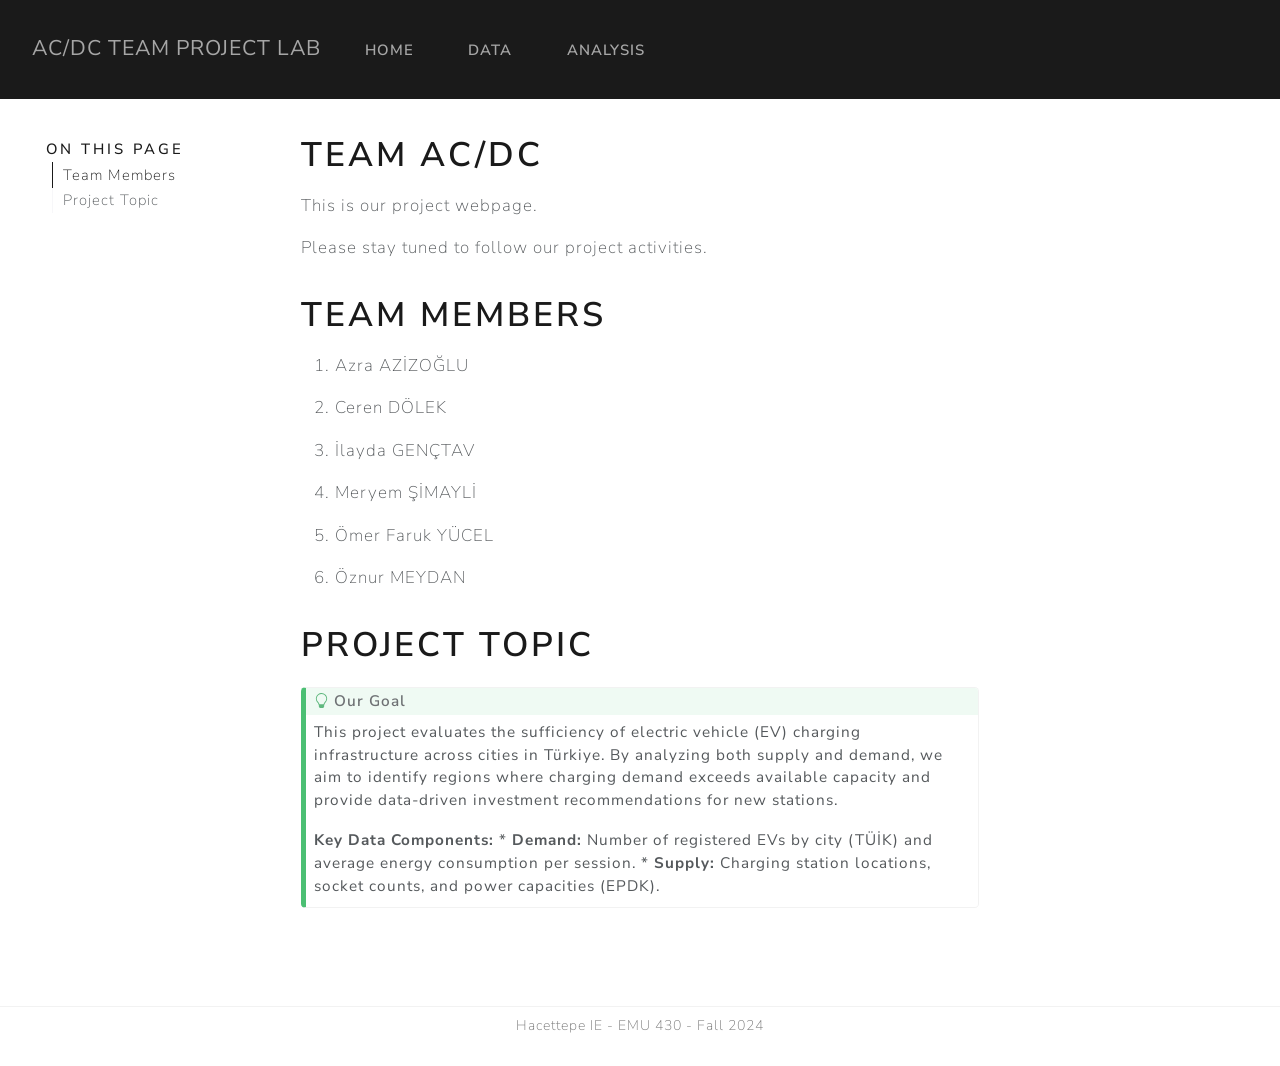
==== docs/index.html @ 3608c403 "project is updated" ====
<!DOCTYPE html>
<html xmlns="http://www.w3.org/1999/xhtml" lang="en" xml:lang="en"><head>

<meta charset="utf-8">
<meta name="generator" content="quarto-1.8.25">

<meta name="viewport" content="width=device-width, initial-scale=1.0, user-scalable=yes">


<title>Team AC/DC – AC/DC Team Project Lab</title>
<style>
code{white-space: pre-wrap;}
span.smallcaps{font-variant: small-caps;}
div.columns{display: flex; gap: min(4vw, 1.5em);}
div.column{flex: auto; overflow-x: auto;}
div.hanging-indent{margin-left: 1.5em; text-indent: -1.5em;}
ul.task-list{list-style: none;}
ul.task-list li input[type="checkbox"] {
  width: 0.8em;
  margin: 0 0.8em 0.2em -1em; /* quarto-specific, see https://github.com/quarto-dev/quarto-cli/issues/4556 */ 
  vertical-align: middle;
}
</style>


<script src="site_libs/quarto-nav/quarto-nav.js"></script>
<script src="site_libs/quarto-nav/headroom.min.js"></script>
<script src="site_libs/clipboard/clipboard.min.js"></script>
<script src="site_libs/quarto-search/autocomplete.umd.js"></script>
<script src="site_libs/quarto-search/fuse.min.js"></script>
<script src="site_libs/quarto-search/quarto-search.js"></script>
<meta name="quarto:offset" content="./">
<script src="site_libs/quarto-html/quarto.js" type="module"></script>
<script src="site_libs/quarto-html/tabsets/tabsets.js" type="module"></script>
<script src="site_libs/quarto-html/axe/axe-check.js" type="module"></script>
<script src="site_libs/quarto-html/popper.min.js"></script>
<script src="site_libs/quarto-html/tippy.umd.min.js"></script>
<script src="site_libs/quarto-html/anchor.min.js"></script>
<link href="site_libs/quarto-html/tippy.css" rel="stylesheet">
<link href="site_libs/quarto-html/quarto-syntax-highlighting-7b89279ff1a6dce999919e0e67d4d9ec.css" rel="stylesheet" id="quarto-text-highlighting-styles">
<script src="site_libs/bootstrap/bootstrap.min.js"></script>
<link href="site_libs/bootstrap/bootstrap-icons.css" rel="stylesheet">
<link href="site_libs/bootstrap/bootstrap-a1e05a3e5ef8fa2f7f42af329a26c348.min.css" rel="stylesheet" append-hash="true" id="quarto-bootstrap" data-mode="light">
<script id="quarto-search-options" type="application/json">{
  "location": "navbar",
  "copy-button": false,
  "collapse-after": 3,
  "panel-placement": "end",
  "type": "overlay",
  "limit": 50,
  "keyboard-shortcut": [
    "f",
    "/",
    "s"
  ],
  "show-item-context": false,
  "language": {
    "search-no-results-text": "No results",
    "search-matching-documents-text": "matching documents",
    "search-copy-link-title": "Copy link to search",
    "search-hide-matches-text": "Hide additional matches",
    "search-more-match-text": "more match in this document",
    "search-more-matches-text": "more matches in this document",
    "search-clear-button-title": "Clear",
    "search-text-placeholder": "",
    "search-detached-cancel-button-title": "Cancel",
    "search-submit-button-title": "Submit",
    "search-label": "Search"
  }
}</script>


<link rel="stylesheet" href="styles.css">
</head>

<body class="floating nav-fixed quarto-light">

<div id="quarto-search-results"></div>
  <header id="quarto-header" class="headroom fixed-top">
    <nav class="navbar navbar-expand-lg " data-bs-theme="dark">
      <div class="navbar-container container-fluid">
      <div class="navbar-brand-container mx-auto">
    <a href="./index.html" class="navbar-brand navbar-brand-logo">
    </a>
    <a class="navbar-brand" href="./index.html">
    <span class="navbar-title">AC/DC Team Project Lab</span>
    </a>
  </div>
            <div id="quarto-search" class="" title="Search"></div>
          <button class="navbar-toggler" type="button" data-bs-toggle="collapse" data-bs-target="#navbarCollapse" aria-controls="navbarCollapse" role="menu" aria-expanded="false" aria-label="Toggle navigation" onclick="if (window.quartoToggleHeadroom) { window.quartoToggleHeadroom(); }">
  <span class="navbar-toggler-icon"></span>
</button>
          <div class="collapse navbar-collapse" id="navbarCollapse">
            <ul class="navbar-nav navbar-nav-scroll me-auto">
  <li class="nav-item">
    <a class="nav-link active" href="./index.html" aria-current="page"> 
<span class="menu-text">Home</span></a>
  </li>  
  <li class="nav-item">
    <a class="nav-link" href="./data.html"> 
<span class="menu-text">Data</span></a>
  </li>  
  <li class="nav-item">
    <a class="nav-link" href="./analysis.html"> 
<span class="menu-text">Analysis</span></a>
  </li>  
</ul>
          </div> <!-- /navcollapse -->
            <div class="quarto-navbar-tools">
    <a href="https://github.com/emu-hacettepe-analytics/emu430-spring2026-cerendolek" title="" class="quarto-navigation-tool px-1" aria-label=""><i class="bi bi-github"></i></a>
</div>
      </div> <!-- /container-fluid -->
    </nav>
</header>
<!-- content -->
<div id="quarto-content" class="quarto-container page-columns page-rows-contents page-layout-article page-navbar">
<!-- sidebar -->
  <nav id="quarto-sidebar" class="sidebar collapse collapse-horizontal quarto-sidebar-collapse-item sidebar-navigation floating overflow-auto">
    <nav id="TOC" role="doc-toc" class="toc-active">
    <h2 id="toc-title">On this page</h2>
   
  <ul>
  <li><a href="#team-members" id="toc-team-members" class="nav-link active" data-scroll-target="#team-members">Team Members</a></li>
  <li><a href="#project-topic" id="toc-project-topic" class="nav-link" data-scroll-target="#project-topic">Project Topic</a></li>
  </ul>
</nav>
</nav>
<div id="quarto-sidebar-glass" class="quarto-sidebar-collapse-item" data-bs-toggle="collapse" data-bs-target=".quarto-sidebar-collapse-item"></div>
<!-- margin-sidebar -->
    <div id="quarto-margin-sidebar" class="sidebar margin-sidebar zindex-bottom">
    </div>
<!-- main -->
<main class="content" id="quarto-document-content">

<header id="title-block-header" class="quarto-title-block default">
<div class="quarto-title">
<h1 class="title">Team AC/DC</h1>
</div>



<div class="quarto-title-meta">

    
  
    
  </div>
  


</header>


<p>This is our project webpage.</p>
<p>Please stay tuned to follow our project activities.</p>
<section id="team-members" class="level1">
<h1>Team Members</h1>
<ol type="1">
<li><p>Azra AZİZOĞLU</p></li>
<li><p>Ceren DÖLEK</p></li>
<li><p>İlayda GENÇTAV</p></li>
<li><p>Meryem ŞİMAYLİ</p></li>
<li><p>Ömer Faruk YÜCEL</p></li>
<li><p>Öznur MEYDAN</p></li>
</ol>
</section>
<section id="project-topic" class="level1">
<h1>Project Topic</h1>
<div class="callout callout-style-default callout-tip callout-titled" title="Our Goal">
<div class="callout-header d-flex align-content-center">
<div class="callout-icon-container">
<i class="callout-icon"></i>
</div>
<div class="callout-title-container flex-fill">
<span class="screen-reader-only">Tip</span>Our Goal
</div>
</div>
<div class="callout-body-container callout-body">
<p>This project evaluates the sufficiency of electric vehicle (EV) charging infrastructure across cities in Türkiye. By analyzing both supply and demand, we aim to identify regions where charging demand exceeds available capacity and provide data-driven investment recommendations for new stations.</p>
<p><strong>Key Data Components:</strong> * <strong>Demand:</strong> Number of registered EVs by city (TÜİK) and average energy consumption per session. * <strong>Supply:</strong> Charging station locations, socket counts, and power capacities (EPDK).</p>


</div>
</div>
</section>

<a onclick="window.scrollTo(0, 0); return false;" role="button" id="quarto-back-to-top"><i class="bi bi-arrow-up"></i> Back to top</a></main> <!-- /main -->
<script id="quarto-html-after-body" type="application/javascript">
  window.document.addEventListener("DOMContentLoaded", function (event) {
    const icon = "";
    const anchorJS = new window.AnchorJS();
    anchorJS.options = {
      placement: 'right',
      icon: icon
    };
    anchorJS.add('.anchored');
    const isCodeAnnotation = (el) => {
      for (const clz of el.classList) {
        if (clz.startsWith('code-annotation-')) {                     
          return true;
        }
      }
      return false;
    }
    const onCopySuccess = function(e) {
      // button target
      const button = e.trigger;
      // don't keep focus
      button.blur();
      // flash "checked"
      button.classList.add('code-copy-button-checked');
      var currentTitle = button.getAttribute("title");
      button.setAttribute("title", "Copied!");
      let tooltip;
      if (window.bootstrap) {
        button.setAttribute("data-bs-toggle", "tooltip");
        button.setAttribute("data-bs-placement", "left");
        button.setAttribute("data-bs-title", "Copied!");
        tooltip = new bootstrap.Tooltip(button, 
          { trigger: "manual", 
            customClass: "code-copy-button-tooltip",
            offset: [0, -8]});
        tooltip.show();    
      }
      setTimeout(function() {
        if (tooltip) {
          tooltip.hide();
          button.removeAttribute("data-bs-title");
          button.removeAttribute("data-bs-toggle");
          button.removeAttribute("data-bs-placement");
        }
        button.setAttribute("title", currentTitle);
        button.classList.remove('code-copy-button-checked');
      }, 1000);
      // clear code selection
      e.clearSelection();
    }
    const getTextToCopy = function(trigger) {
      const outerScaffold = trigger.parentElement.cloneNode(true);
      const codeEl = outerScaffold.querySelector('code');
      for (const childEl of codeEl.children) {
        if (isCodeAnnotation(childEl)) {
          childEl.remove();
        }
      }
      return codeEl.innerText;
    }
    const clipboard = new window.ClipboardJS('.code-copy-button:not([data-in-quarto-modal])', {
      text: getTextToCopy
    });
    clipboard.on('success', onCopySuccess);
    if (window.document.getElementById('quarto-embedded-source-code-modal')) {
      const clipboardModal = new window.ClipboardJS('.code-copy-button[data-in-quarto-modal]', {
        text: getTextToCopy,
        container: window.document.getElementById('quarto-embedded-source-code-modal')
      });
      clipboardModal.on('success', onCopySuccess);
    }
      var localhostRegex = new RegExp(/^(?:http|https):\/\/localhost\:?[0-9]*\//);
      var mailtoRegex = new RegExp(/^mailto:/);
        var filterRegex = new RegExp('/' + window.location.host + '/');
      var isInternal = (href) => {
          return filterRegex.test(href) || localhostRegex.test(href) || mailtoRegex.test(href);
      }
      // Inspect non-navigation links and adorn them if external
     var links = window.document.querySelectorAll('a[href]:not(.nav-link):not(.navbar-brand):not(.toc-action):not(.sidebar-link):not(.sidebar-item-toggle):not(.pagination-link):not(.no-external):not([aria-hidden]):not(.dropdown-item):not(.quarto-navigation-tool):not(.about-link)');
      for (var i=0; i<links.length; i++) {
        const link = links[i];
        if (!isInternal(link.href)) {
          // undo the damage that might have been done by quarto-nav.js in the case of
          // links that we want to consider external
          if (link.dataset.originalHref !== undefined) {
            link.href = link.dataset.originalHref;
          }
        }
      }
    function tippyHover(el, contentFn, onTriggerFn, onUntriggerFn) {
      const config = {
        allowHTML: true,
        maxWidth: 500,
        delay: 100,
        arrow: false,
        appendTo: function(el) {
            return el.parentElement;
        },
        interactive: true,
        interactiveBorder: 10,
        theme: 'quarto',
        placement: 'bottom-start',
      };
      if (contentFn) {
        config.content = contentFn;
      }
      if (onTriggerFn) {
        config.onTrigger = onTriggerFn;
      }
      if (onUntriggerFn) {
        config.onUntrigger = onUntriggerFn;
      }
      window.tippy(el, config); 
    }
    const noterefs = window.document.querySelectorAll('a[role="doc-noteref"]');
    for (var i=0; i<noterefs.length; i++) {
      const ref = noterefs[i];
      tippyHover(ref, function() {
        // use id or data attribute instead here
        let href = ref.getAttribute('data-footnote-href') || ref.getAttribute('href');
        try { href = new URL(href).hash; } catch {}
        const id = href.replace(/^#\/?/, "");
        const note = window.document.getElementById(id);
        if (note) {
          return note.innerHTML;
        } else {
          return "";
        }
      });
    }
    const xrefs = window.document.querySelectorAll('a.quarto-xref');
    const processXRef = (id, note) => {
      // Strip column container classes
      const stripColumnClz = (el) => {
        el.classList.remove("page-full", "page-columns");
        if (el.children) {
          for (const child of el.children) {
            stripColumnClz(child);
          }
        }
      }
      stripColumnClz(note)
      if (id === null || id.startsWith('sec-')) {
        // Special case sections, only their first couple elements
        const container = document.createElement("div");
        if (note.children && note.children.length > 2) {
          container.appendChild(note.children[0].cloneNode(true));
          for (let i = 1; i < note.children.length; i++) {
            const child = note.children[i];
            if (child.tagName === "P" && child.innerText === "") {
              continue;
            } else {
              container.appendChild(child.cloneNode(true));
              break;
            }
          }
          if (window.Quarto?.typesetMath) {
            window.Quarto.typesetMath(container);
          }
          return container.innerHTML
        } else {
          if (window.Quarto?.typesetMath) {
            window.Quarto.typesetMath(note);
          }
          return note.innerHTML;
        }
      } else {
        // Remove any anchor links if they are present
        const anchorLink = note.querySelector('a.anchorjs-link');
        if (anchorLink) {
          anchorLink.remove();
        }
        if (window.Quarto?.typesetMath) {
          window.Quarto.typesetMath(note);
        }
        if (note.classList.contains("callout")) {
          return note.outerHTML;
        } else {
          return note.innerHTML;
        }
      }
    }
    for (var i=0; i<xrefs.length; i++) {
      const xref = xrefs[i];
      tippyHover(xref, undefined, function(instance) {
        instance.disable();
        let url = xref.getAttribute('href');
        let hash = undefined; 
        if (url.startsWith('#')) {
          hash = url;
        } else {
          try { hash = new URL(url).hash; } catch {}
        }
        if (hash) {
          const id = hash.replace(/^#\/?/, "");
          const note = window.document.getElementById(id);
          if (note !== null) {
            try {
              const html = processXRef(id, note.cloneNode(true));
              instance.setContent(html);
            } finally {
              instance.enable();
              instance.show();
            }
          } else {
            // See if we can fetch this
            fetch(url.split('#')[0])
            .then(res => res.text())
            .then(html => {
              const parser = new DOMParser();
              const htmlDoc = parser.parseFromString(html, "text/html");
              const note = htmlDoc.getElementById(id);
              if (note !== null) {
                const html = processXRef(id, note);
                instance.setContent(html);
              } 
            }).finally(() => {
              instance.enable();
              instance.show();
            });
          }
        } else {
          // See if we can fetch a full url (with no hash to target)
          // This is a special case and we should probably do some content thinning / targeting
          fetch(url)
          .then(res => res.text())
          .then(html => {
            const parser = new DOMParser();
            const htmlDoc = parser.parseFromString(html, "text/html");
            const note = htmlDoc.querySelector('main.content');
            if (note !== null) {
              // This should only happen for chapter cross references
              // (since there is no id in the URL)
              // remove the first header
              if (note.children.length > 0 && note.children[0].tagName === "HEADER") {
                note.children[0].remove();
              }
              const html = processXRef(null, note);
              instance.setContent(html);
            } 
          }).finally(() => {
            instance.enable();
            instance.show();
          });
        }
      }, function(instance) {
      });
    }
        let selectedAnnoteEl;
        const selectorForAnnotation = ( cell, annotation) => {
          let cellAttr = 'data-code-cell="' + cell + '"';
          let lineAttr = 'data-code-annotation="' +  annotation + '"';
          const selector = 'span[' + cellAttr + '][' + lineAttr + ']';
          return selector;
        }
        const selectCodeLines = (annoteEl) => {
          const doc = window.document;
          const targetCell = annoteEl.getAttribute("data-target-cell");
          const targetAnnotation = annoteEl.getAttribute("data-target-annotation");
          const annoteSpan = window.document.querySelector(selectorForAnnotation(targetCell, targetAnnotation));
          const lines = annoteSpan.getAttribute("data-code-lines").split(",");
          const lineIds = lines.map((line) => {
            return targetCell + "-" + line;
          })
          let top = null;
          let height = null;
          let parent = null;
          if (lineIds.length > 0) {
              //compute the position of the single el (top and bottom and make a div)
              const el = window.document.getElementById(lineIds[0]);
              top = el.offsetTop;
              height = el.offsetHeight;
              parent = el.parentElement.parentElement;
            if (lineIds.length > 1) {
              const lastEl = window.document.getElementById(lineIds[lineIds.length - 1]);
              const bottom = lastEl.offsetTop + lastEl.offsetHeight;
              height = bottom - top;
            }
            if (top !== null && height !== null && parent !== null) {
              // cook up a div (if necessary) and position it 
              let div = window.document.getElementById("code-annotation-line-highlight");
              if (div === null) {
                div = window.document.createElement("div");
                div.setAttribute("id", "code-annotation-line-highlight");
                div.style.position = 'absolute';
                parent.appendChild(div);
              }
              div.style.top = top - 2 + "px";
              div.style.height = height + 4 + "px";
              div.style.left = 0;
              let gutterDiv = window.document.getElementById("code-annotation-line-highlight-gutter");
              if (gutterDiv === null) {
                gutterDiv = window.document.createElement("div");
                gutterDiv.setAttribute("id", "code-annotation-line-highlight-gutter");
                gutterDiv.style.position = 'absolute';
                const codeCell = window.document.getElementById(targetCell);
                const gutter = codeCell.querySelector('.code-annotation-gutter');
                gutter.appendChild(gutterDiv);
              }
              gutterDiv.style.top = top - 2 + "px";
              gutterDiv.style.height = height + 4 + "px";
            }
            selectedAnnoteEl = annoteEl;
          }
        };
        const unselectCodeLines = () => {
          const elementsIds = ["code-annotation-line-highlight", "code-annotation-line-highlight-gutter"];
          elementsIds.forEach((elId) => {
            const div = window.document.getElementById(elId);
            if (div) {
              div.remove();
            }
          });
          selectedAnnoteEl = undefined;
        };
          // Handle positioning of the toggle
      window.addEventListener(
        "resize",
        throttle(() => {
          elRect = undefined;
          if (selectedAnnoteEl) {
            selectCodeLines(selectedAnnoteEl);
          }
        }, 10)
      );
      function throttle(fn, ms) {
      let throttle = false;
      let timer;
        return (...args) => {
          if(!throttle) { // first call gets through
              fn.apply(this, args);
              throttle = true;
          } else { // all the others get throttled
              if(timer) clearTimeout(timer); // cancel #2
              timer = setTimeout(() => {
                fn.apply(this, args);
                timer = throttle = false;
              }, ms);
          }
        };
      }
        // Attach click handler to the DT
        const annoteDls = window.document.querySelectorAll('dt[data-target-cell]');
        for (const annoteDlNode of annoteDls) {
          annoteDlNode.addEventListener('click', (event) => {
            const clickedEl = event.target;
            if (clickedEl !== selectedAnnoteEl) {
              unselectCodeLines();
              const activeEl = window.document.querySelector('dt[data-target-cell].code-annotation-active');
              if (activeEl) {
                activeEl.classList.remove('code-annotation-active');
              }
              selectCodeLines(clickedEl);
              clickedEl.classList.add('code-annotation-active');
            } else {
              // Unselect the line
              unselectCodeLines();
              clickedEl.classList.remove('code-annotation-active');
            }
          });
        }
    const findCites = (el) => {
      const parentEl = el.parentElement;
      if (parentEl) {
        const cites = parentEl.dataset.cites;
        if (cites) {
          return {
            el,
            cites: cites.split(' ')
          };
        } else {
          return findCites(el.parentElement)
        }
      } else {
        return undefined;
      }
    };
    var bibliorefs = window.document.querySelectorAll('a[role="doc-biblioref"]');
    for (var i=0; i<bibliorefs.length; i++) {
      const ref = bibliorefs[i];
      const citeInfo = findCites(ref);
      if (citeInfo) {
        tippyHover(citeInfo.el, function() {
          var popup = window.document.createElement('div');
          citeInfo.cites.forEach(function(cite) {
            var citeDiv = window.document.createElement('div');
            citeDiv.classList.add('hanging-indent');
            citeDiv.classList.add('csl-entry');
            var biblioDiv = window.document.getElementById('ref-' + cite);
            if (biblioDiv) {
              citeDiv.innerHTML = biblioDiv.innerHTML;
            }
            popup.appendChild(citeDiv);
          });
          return popup.innerHTML;
        });
      }
    }
  });
  </script>
</div> <!-- /content -->
<footer class="footer">
  <div class="nav-footer">
    <div class="nav-footer-left">
      &nbsp;
    </div>   
    <div class="nav-footer-center">
<p>Hacettepe IE - EMU 430 - Fall 2024</p>
</div>
    <div class="nav-footer-right">
      &nbsp;
    </div>
  </div>
</footer>




</body></html>
---- docs/site_libs/quarto-html/quarto-syntax-highlighting-7b89279ff1a6dce999919e0e67d4d9ec.css ----
/* quarto syntax highlight colors */
:root {
  --quarto-hl-ot-color: #003B4F;
  --quarto-hl-at-color: #657422;
  --quarto-hl-ss-color: #20794D;
  --quarto-hl-an-color: #5E5E5E;
  --quarto-hl-fu-color: #4758AB;
  --quarto-hl-st-color: #20794D;
  --quarto-hl-cf-color: #003B4F;
  --quarto-hl-op-color: #5E5E5E;
  --quarto-hl-er-color: #AD0000;
  --quarto-hl-bn-color: #AD0000;
  --quarto-hl-al-color: #AD0000;
  --quarto-hl-va-color: #111111;
  --quarto-hl-bu-color: inherit;
  --quarto-hl-ex-color: inherit;
  --quarto-hl-pp-color: #AD0000;
  --quarto-hl-in-color: #5E5E5E;
  --quarto-hl-vs-color: #20794D;
  --quarto-hl-wa-color: #5E5E5E;
  --quarto-hl-do-color: #5E5E5E;
  --quarto-hl-im-color: #00769E;
  --quarto-hl-ch-color: #20794D;
  --quarto-hl-dt-color: #AD0000;
  --quarto-hl-fl-color: #AD0000;
  --quarto-hl-co-color: #5E5E5E;
  --quarto-hl-cv-color: #5E5E5E;
  --quarto-hl-cn-color: #8f5902;
  --quarto-hl-sc-color: #5E5E5E;
  --quarto-hl-dv-color: #AD0000;
  --quarto-hl-kw-color: #003B4F;
}

/* other quarto variables */
:root {
  --quarto-font-monospace: SFMono-Regular, Menlo, Monaco, Consolas, "Liberation Mono", "Courier New", monospace;
}

/* syntax highlight based on Pandoc's rules */
pre > code.sourceCode > span {
  color: #003B4F;
}

code.sourceCode > span {
  color: #003B4F;
}

div.sourceCode,
div.sourceCode pre.sourceCode {
  color: #003B4F;
}

/* Normal */
code span {
  color: #003B4F;
}

/* Alert */
code span.al {
  color: #AD0000;
  font-style: inherit;
}

/* Annotation */
code span.an {
  color: #5E5E5E;
  font-style: inherit;
}

/* Attribute */
code span.at {
  color: #657422;
  font-style: inherit;
}

/* BaseN */
code span.bn {
  color: #AD0000;
  font-style: inherit;
}

/* BuiltIn */
code span.bu {
  font-style: inherit;
}

/* ControlFlow */
code span.cf {
  color: #003B4F;
  font-weight: bold;
  font-style: inherit;
}

/* Char */
code span.ch {
  color: #20794D;
  font-style: inherit;
}

/* Constant */
code span.cn {
  color: #8f5902;
  font-style: inherit;
}

/* Comment */
code span.co {
  color: #5E5E5E;
  font-style: inherit;
}

/* CommentVar */
code span.cv {
  color: #5E5E5E;
  font-style: italic;
}

/* Documentation */
code span.do {
  color: #5E5E5E;
  font-style: italic;
}

/* DataType */
code span.dt {
  color: #AD0000;
  font-style: inherit;
}

/* DecVal */
code span.dv {
  color: #AD0000;
  font-style: inherit;
}

/* Error */
code span.er {
  color: #AD0000;
  font-style: inherit;
}

/* Extension */
code span.ex {
  font-style: inherit;
}

/* Float */
code span.fl {
  color: #AD0000;
  font-style: inherit;
}

/* Function */
code span.fu {
  color: #4758AB;
  font-style: inherit;
}

/* Import */
code span.im {
  color: #00769E;
  font-style: inherit;
}

/* Information */
code span.in {
  color: #5E5E5E;
  font-style: inherit;
}

/* Keyword */
code span.kw {
  color: #003B4F;
  font-weight: bold;
  font-style: inherit;
}

/* Operator */
code span.op {
  color: #5E5E5E;
  font-style: inherit;
}

/* Other */
code span.ot {
  color: #003B4F;
  font-style: inherit;
}

/* Preprocessor */
code span.pp {
  color: #AD0000;
  font-style: inherit;
}

/* SpecialChar */
code span.sc {
  color: #5E5E5E;
  font-style: inherit;
}

/* SpecialString */
code span.ss {
  color: #20794D;
  font-style: inherit;
}

/* String */
code span.st {
  color: #20794D;
  font-style: inherit;
}

/* Variable */
code span.va {
  color: #111111;
  font-style: inherit;
}

/* VerbatimString */
code span.vs {
  color: #20794D;
  font-style: inherit;
}

/* Warning */
code span.wa {
  color: #5E5E5E;
  font-style: italic;
}

.prevent-inlining {
  content: "</";
}

/*# sourceMappingURL=3944bc705cfaf4c80e56f77c5205168a.css.map */
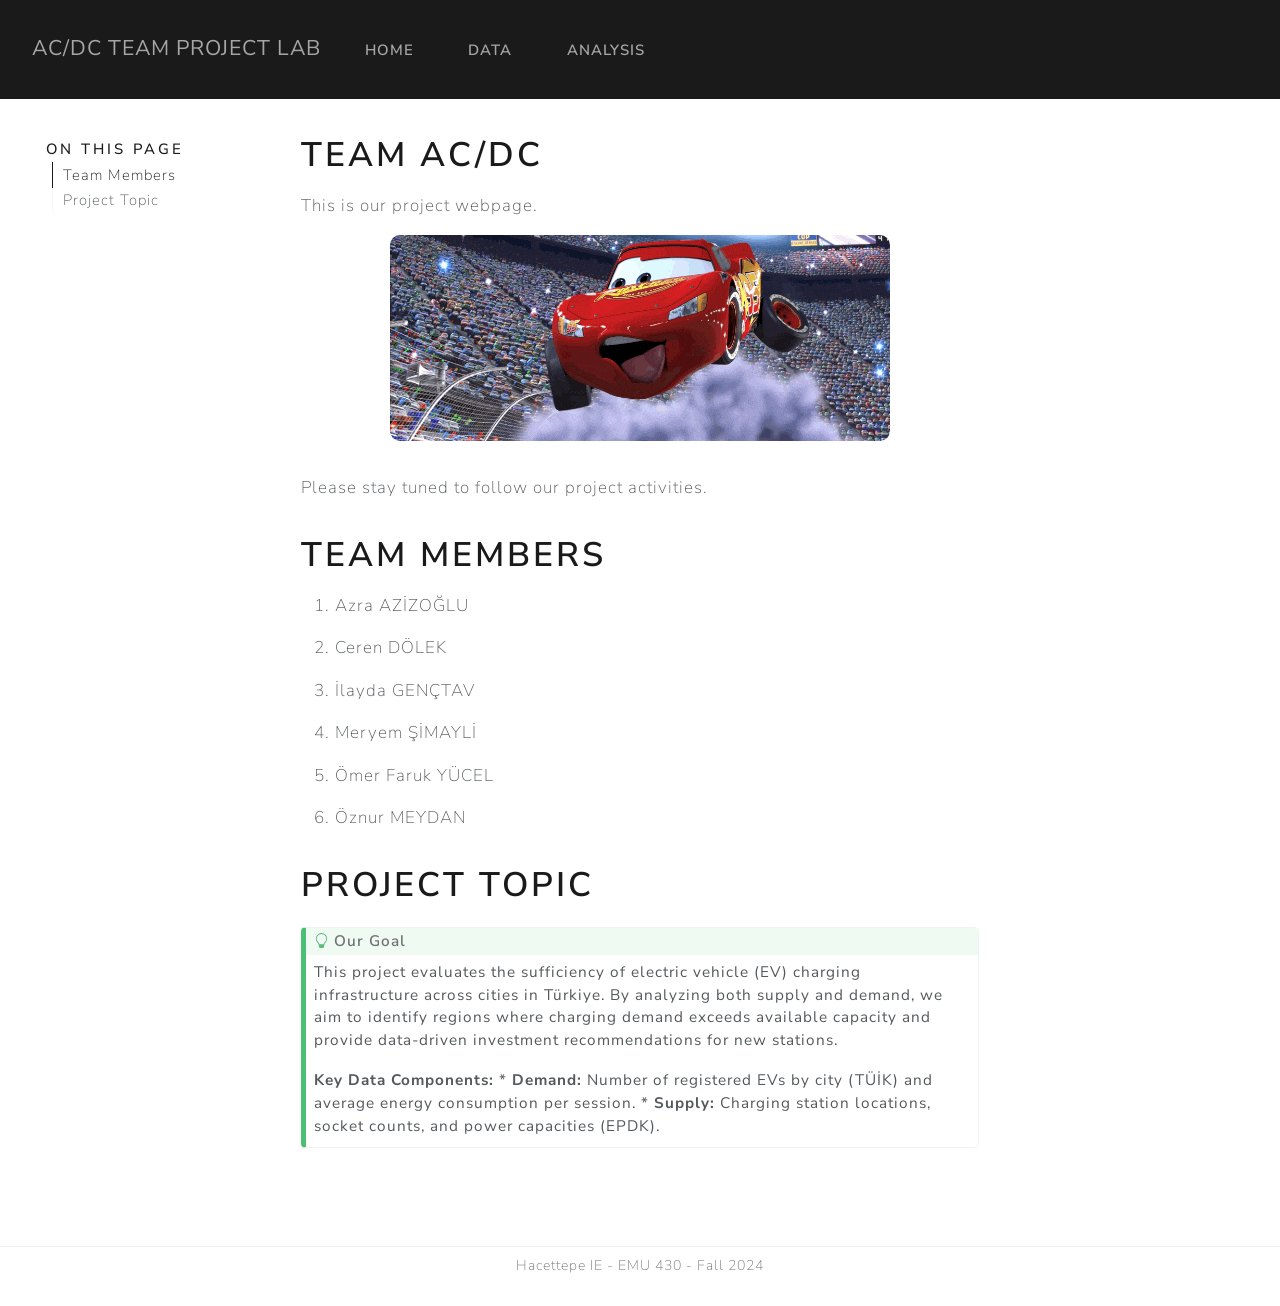
==== commit 61ef2b49: "GIF moved to homepage" ====
--- a/docs/index.html
+++ b/docs/index.html
@@ -152,6 +152,11 @@
 
 
 <p>This is our project webpage.</p>
+<div class="quarto-figure quarto-figure-center">
+<figure class="figure">
+<p><img src="simsek-mcqueen.gif" class="img-fluid quarto-figure quarto-figure-center figure-img" style="border-radius: 10px;;border-radius: 10px;"></p>
+</figure>
+</div>
 <p>Please stay tuned to follow our project activities.</p>
 <section id="team-members" class="level1">
 <h1>Team Members</h1>
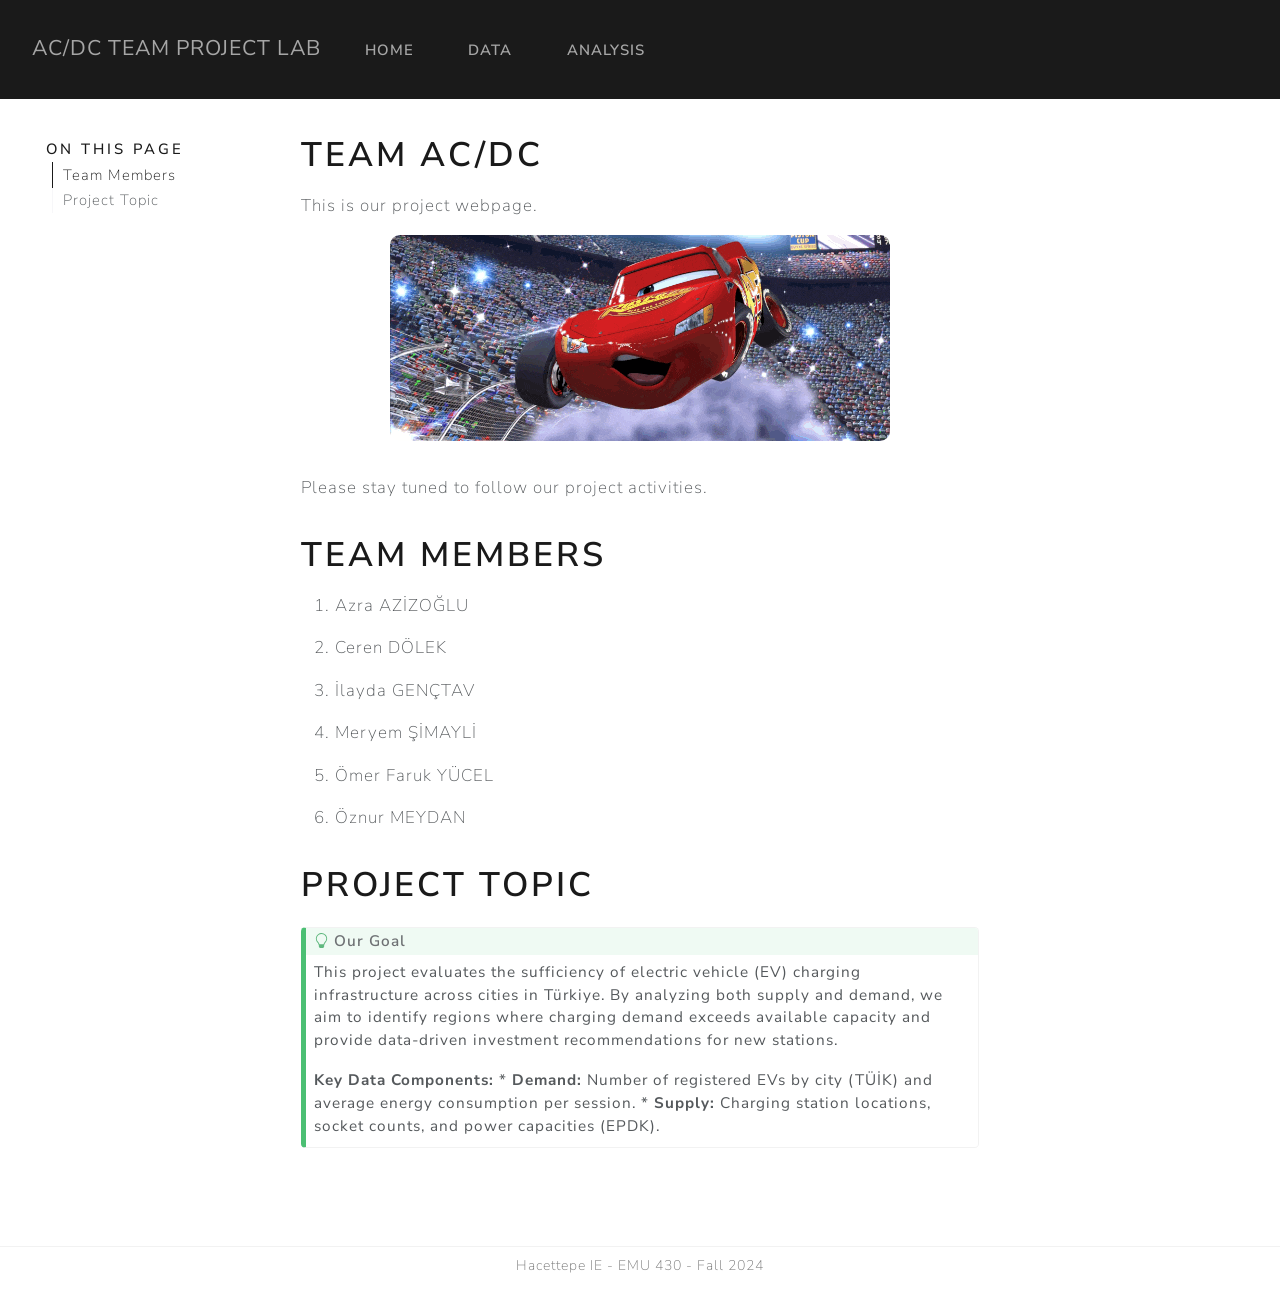
==== commit 3ab45a7b: "HTML updated" ====
--- a/docs/index.html
+++ b/docs/index.html
@@ -183,10 +183,10 @@
 <div class="callout-body-container callout-body">
 <p>This project evaluates the sufficiency of electric vehicle (EV) charging infrastructure across cities in Türkiye. By analyzing both supply and demand, we aim to identify regions where charging demand exceeds available capacity and provide data-driven investment recommendations for new stations.</p>
 <p><strong>Key Data Components:</strong> * <strong>Demand:</strong> Number of registered EVs by city (TÜİK) and average energy consumption per session. * <strong>Supply:</strong> Charging station locations, socket counts, and power capacities (EPDK).</p>
-
-
-</div>
-</div>
+</div>
+</div>
+
+
 </section>
 
 <a onclick="window.scrollTo(0, 0); return false;" role="button" id="quarto-back-to-top"><i class="bi bi-arrow-up"></i> Back to top</a></main> <!-- /main -->
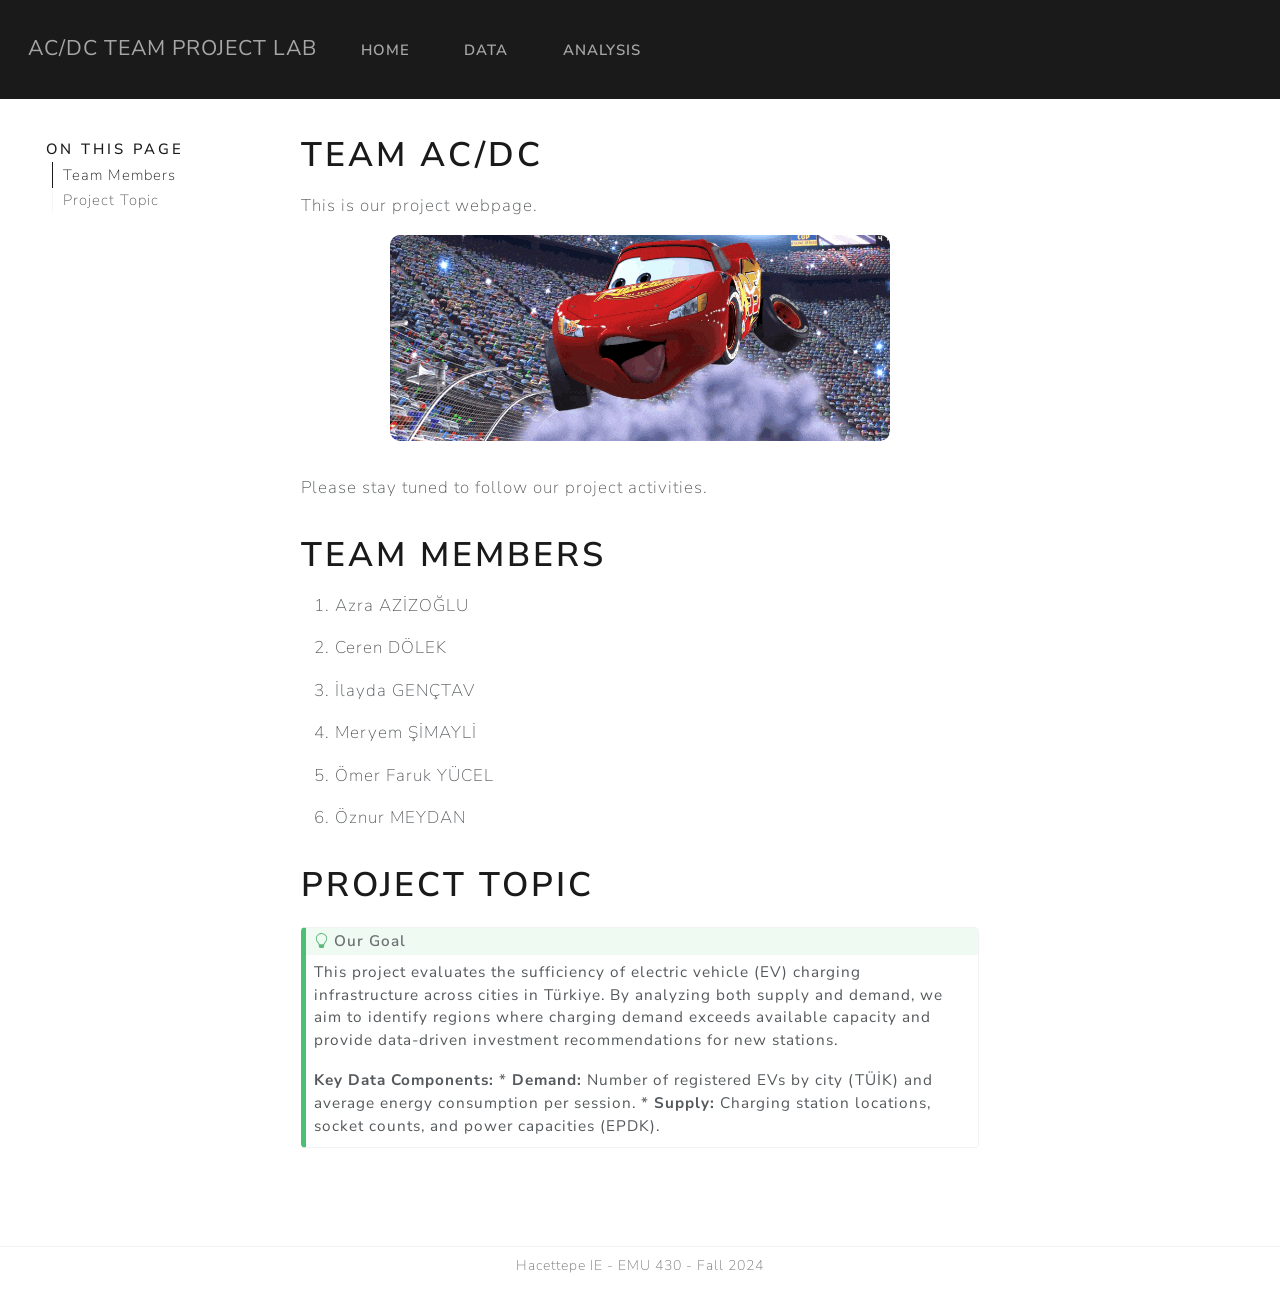
==== commit 05110b9f: "routes and stations part updated in the analysis" ====
--- a/docs/index.html
+++ b/docs/index.html
@@ -2,13 +2,16 @@
 <html xmlns="http://www.w3.org/1999/xhtml" lang="en" xml:lang="en"><head>
 
 <meta charset="utf-8">
-<meta name="generator" content="quarto-1.8.25">
+<meta name="generator" content="quarto-1.9.36">
 
 <meta name="viewport" content="width=device-width, initial-scale=1.0, user-scalable=yes">
 
 
 <title>Team AC/DC – AC/DC Team Project Lab</title>
 <style>
+/* Default styles provided by pandoc.
+** See https://pandoc.org/MANUAL.html#variables-for-html for config info.
+*/
 code{white-space: pre-wrap;}
 span.smallcaps{font-variant: small-caps;}
 div.columns{display: flex; gap: min(4vw, 1.5em);}
@@ -32,15 +35,14 @@
 <meta name="quarto:offset" content="./">
 <script src="site_libs/quarto-html/quarto.js" type="module"></script>
 <script src="site_libs/quarto-html/tabsets/tabsets.js" type="module"></script>
-<script src="site_libs/quarto-html/axe/axe-check.js" type="module"></script>
 <script src="site_libs/quarto-html/popper.min.js"></script>
 <script src="site_libs/quarto-html/tippy.umd.min.js"></script>
 <script src="site_libs/quarto-html/anchor.min.js"></script>
 <link href="site_libs/quarto-html/tippy.css" rel="stylesheet">
-<link href="site_libs/quarto-html/quarto-syntax-highlighting-7b89279ff1a6dce999919e0e67d4d9ec.css" rel="stylesheet" id="quarto-text-highlighting-styles">
+<link href="site_libs/quarto-html/quarto-syntax-highlighting-845c23b38eaddc0f92fda52bfe77a8c8.css" rel="stylesheet" id="quarto-text-highlighting-styles">
 <script src="site_libs/bootstrap/bootstrap.min.js"></script>
 <link href="site_libs/bootstrap/bootstrap-icons.css" rel="stylesheet">
-<link href="site_libs/bootstrap/bootstrap-a1e05a3e5ef8fa2f7f42af329a26c348.min.css" rel="stylesheet" append-hash="true" id="quarto-bootstrap" data-mode="light">
+<link href="site_libs/bootstrap/bootstrap-2e80ee0097f8c41da2414c4474240d0e.min.css" rel="stylesheet" append-hash="true" id="quarto-bootstrap" data-mode="light">
 <script id="quarto-search-options" type="application/json">{
   "location": "navbar",
   "copy-button": false,
@@ -80,8 +82,6 @@
     <nav class="navbar navbar-expand-lg " data-bs-theme="dark">
       <div class="navbar-container container-fluid">
       <div class="navbar-brand-container mx-auto">
-    <a href="./index.html" class="navbar-brand navbar-brand-logo">
-    </a>
     <a class="navbar-brand" href="./index.html">
     <span class="navbar-title">AC/DC Team Project Lab</span>
     </a>
--- a/docs/site_libs/quarto-html/quarto-syntax-highlighting-845c23b38eaddc0f92fda52bfe77a8c8.css
+++ b/docs/site_libs/quarto-html/quarto-syntax-highlighting-845c23b38eaddc0f92fda52bfe77a8c8.css
@@ -0,0 +1,236 @@
+/* quarto syntax highlight colors */
+:root {
+  --quarto-hl-ot-color: #003B4F;
+  --quarto-hl-at-color: #657422;
+  --quarto-hl-ss-color: #20794D;
+  --quarto-hl-an-color: #5E5E5E;
+  --quarto-hl-fu-color: #4758AB;
+  --quarto-hl-st-color: #20794D;
+  --quarto-hl-cf-color: #003B4F;
+  --quarto-hl-op-color: #5E5E5E;
+  --quarto-hl-er-color: #AD0000;
+  --quarto-hl-bn-color: #AD0000;
+  --quarto-hl-al-color: #AD0000;
+  --quarto-hl-va-color: #111111;
+  --quarto-hl-bu-color: inherit;
+  --quarto-hl-ex-color: inherit;
+  --quarto-hl-pp-color: #AD0000;
+  --quarto-hl-in-color: #5E5E5E;
+  --quarto-hl-vs-color: #20794D;
+  --quarto-hl-wa-color: #5E5E5E;
+  --quarto-hl-do-color: #5E5E5E;
+  --quarto-hl-im-color: #00769E;
+  --quarto-hl-ch-color: #20794D;
+  --quarto-hl-dt-color: #AD0000;
+  --quarto-hl-fl-color: #AD0000;
+  --quarto-hl-co-color: #5E5E5E;
+  --quarto-hl-cv-color: #5E5E5E;
+  --quarto-hl-cn-color: #8f5902;
+  --quarto-hl-sc-color: #5E5E5E;
+  --quarto-hl-dv-color: #AD0000;
+  --quarto-hl-kw-color: #003B4F;
+}
+
+/* other quarto variables */
+:root {
+  --quarto-font-monospace: SFMono-Regular, Menlo, Monaco, Consolas, "Liberation Mono", "Courier New", monospace;
+}
+
+/* syntax highlight based on Pandoc's rules */
+pre > code.sourceCode > span {
+  color: #003B4F;
+}
+
+code.sourceCode > span {
+  color: #003B4F;
+}
+
+div.sourceCode,
+div.sourceCode pre.sourceCode {
+  color: #003B4F;
+}
+
+/* Normal */
+code span {
+  color: #003B4F;
+}
+
+/* Alert */
+code span.al {
+  color: #AD0000;
+  font-style: inherit;
+}
+
+/* Annotation */
+code span.an {
+  color: #5E5E5E;
+  font-style: inherit;
+}
+
+/* Attribute */
+code span.at {
+  color: #657422;
+  font-style: inherit;
+}
+
+/* BaseN */
+code span.bn {
+  color: #AD0000;
+  font-style: inherit;
+}
+
+/* BuiltIn */
+code span.bu {
+  font-style: inherit;
+}
+
+/* ControlFlow */
+code span.cf {
+  color: #003B4F;
+  font-weight: bold;
+  font-style: inherit;
+}
+
+/* Char */
+code span.ch {
+  color: #20794D;
+  font-style: inherit;
+}
+
+/* Constant */
+code span.cn {
+  color: #8f5902;
+  font-style: inherit;
+}
+
+/* Comment */
+code span.co {
+  color: #5E5E5E;
+  font-style: inherit;
+}
+
+/* CommentVar */
+code span.cv {
+  color: #5E5E5E;
+  font-style: italic;
+}
+
+/* Documentation */
+code span.do {
+  color: #5E5E5E;
+  font-style: italic;
+}
+
+/* DataType */
+code span.dt {
+  color: #AD0000;
+  font-style: inherit;
+}
+
+/* DecVal */
+code span.dv {
+  color: #AD0000;
+  font-style: inherit;
+}
+
+/* Error */
+code span.er {
+  color: #AD0000;
+  font-style: inherit;
+}
+
+/* Extension */
+code span.ex {
+  font-style: inherit;
+}
+
+/* Float */
+code span.fl {
+  color: #AD0000;
+  font-style: inherit;
+}
+
+/* Function */
+code span.fu {
+  color: #4758AB;
+  font-style: inherit;
+}
+
+/* Import */
+code span.im {
+  color: #00769E;
+  font-style: inherit;
+}
+
+/* Information */
+code span.in {
+  color: #5E5E5E;
+  font-style: inherit;
+}
+
+/* Keyword */
+code span.kw {
+  color: #003B4F;
+  font-weight: bold;
+  font-style: inherit;
+}
+
+/* Operator */
+code span.op {
+  color: #5E5E5E;
+  font-style: inherit;
+}
+
+/* Other */
+code span.ot {
+  color: #003B4F;
+  font-style: inherit;
+}
+
+/* Preprocessor */
+code span.pp {
+  color: #AD0000;
+  font-style: inherit;
+}
+
+/* SpecialChar */
+code span.sc {
+  color: #5E5E5E;
+  font-style: inherit;
+}
+
+/* SpecialString */
+code span.ss {
+  color: #20794D;
+  font-style: inherit;
+}
+
+/* String */
+code span.st {
+  color: #20794D;
+  font-style: inherit;
+}
+
+/* Variable */
+code span.va {
+  color: #111111;
+  font-style: inherit;
+}
+
+/* VerbatimString */
+code span.vs {
+  color: #20794D;
+  font-style: inherit;
+}
+
+/* Warning */
+code span.wa {
+  color: #5E5E5E;
+  font-style: italic;
+}
+
+.prevent-inlining {
+  content: "</";
+}
+
+/*# sourceMappingURL=ac89f0bb514bba72461919f78549e31c.css.map */
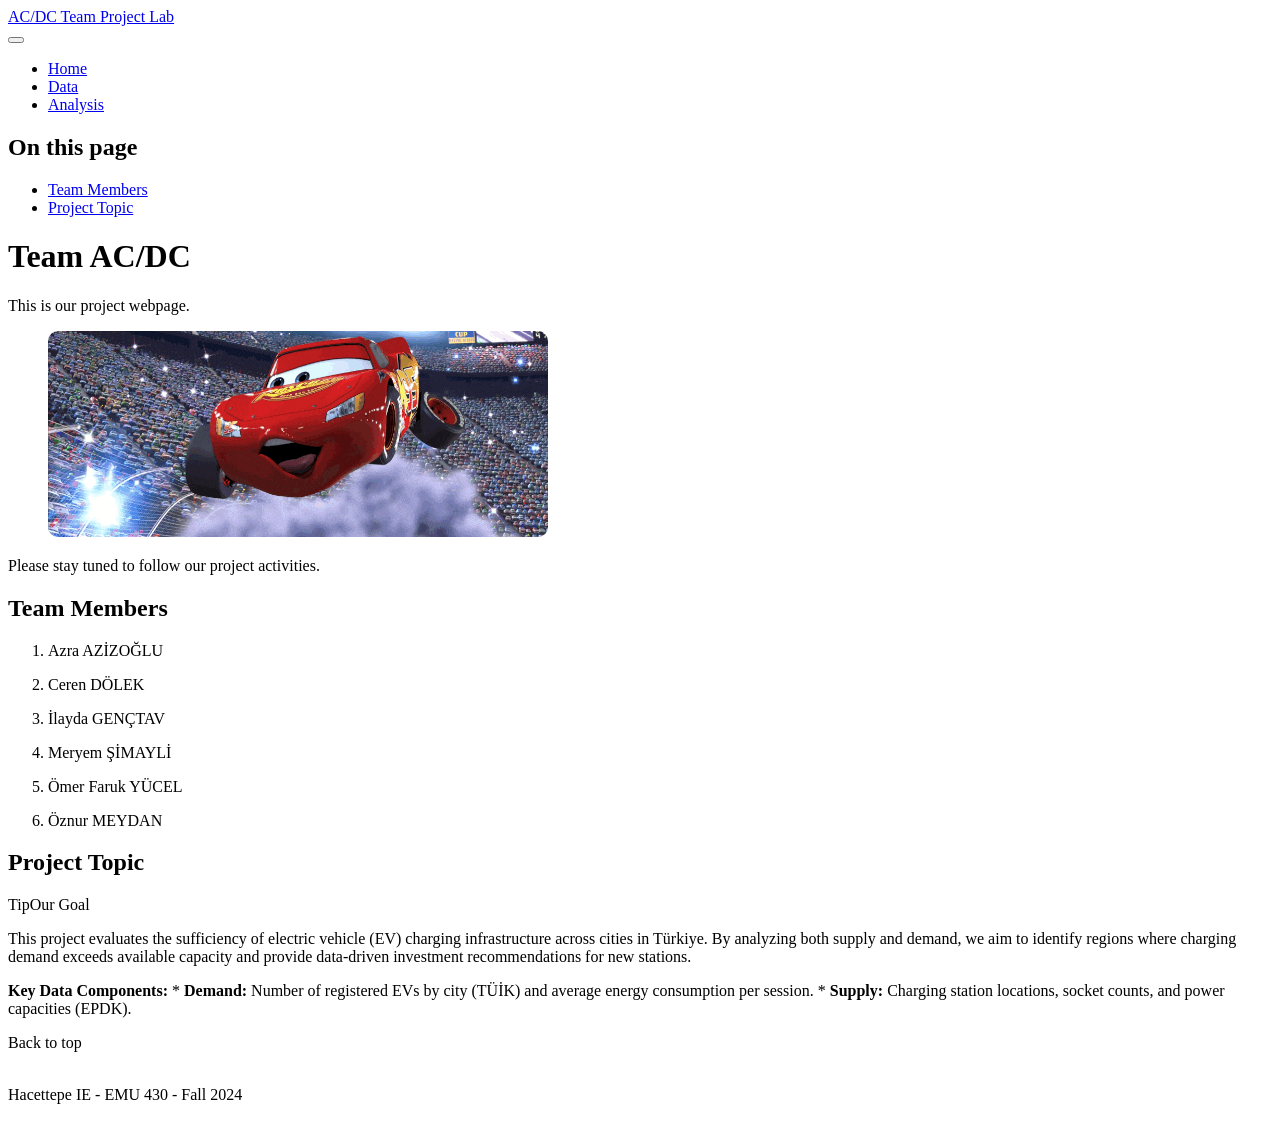
==== commit 08ebba04: "Add files via upload" ====
--- a/docs/index.html
+++ b/docs/index.html
@@ -2,7 +2,7 @@
 <html xmlns="http://www.w3.org/1999/xhtml" lang="en" xml:lang="en"><head>
 
 <meta charset="utf-8">
-<meta name="generator" content="quarto-1.9.36">
+<meta name="generator" content="quarto-1.9.30">
 
 <meta name="viewport" content="width=device-width, initial-scale=1.0, user-scalable=yes">
 
@@ -39,10 +39,10 @@
 <script src="site_libs/quarto-html/tippy.umd.min.js"></script>
 <script src="site_libs/quarto-html/anchor.min.js"></script>
 <link href="site_libs/quarto-html/tippy.css" rel="stylesheet">
-<link href="site_libs/quarto-html/quarto-syntax-highlighting-845c23b38eaddc0f92fda52bfe77a8c8.css" rel="stylesheet" id="quarto-text-highlighting-styles">
+<link href="site_libs/quarto-html/quarto-syntax-highlighting-b6a8276bf55561bdbc268162d41bd1f7.css" rel="stylesheet" id="quarto-text-highlighting-styles">
 <script src="site_libs/bootstrap/bootstrap.min.js"></script>
 <link href="site_libs/bootstrap/bootstrap-icons.css" rel="stylesheet">
-<link href="site_libs/bootstrap/bootstrap-2e80ee0097f8c41da2414c4474240d0e.min.css" rel="stylesheet" append-hash="true" id="quarto-bootstrap" data-mode="light">
+<link href="site_libs/bootstrap/bootstrap-60667dbd65b3fe9dc2ba7669614f7d1b.min.css" rel="stylesheet" append-hash="true" id="quarto-bootstrap" data-mode="light">
 <script id="quarto-search-options" type="application/json">{
   "location": "navbar",
   "copy-button": false,
@@ -108,6 +108,7 @@
           </div> <!-- /navcollapse -->
             <div class="quarto-navbar-tools">
     <a href="https://github.com/emu-hacettepe-analytics/emu430-spring2026-cerendolek" title="" class="quarto-navigation-tool px-1" aria-label=""><i class="bi bi-github"></i></a>
+  <a href="" class="quarto-color-scheme-toggle quarto-navigation-tool  px-1" onclick="window.quartoToggleColorScheme(); return false;" title="Toggle dark mode"><i class="bi"></i></a>
 </div>
       </div> <!-- /container-fluid -->
     </nav>
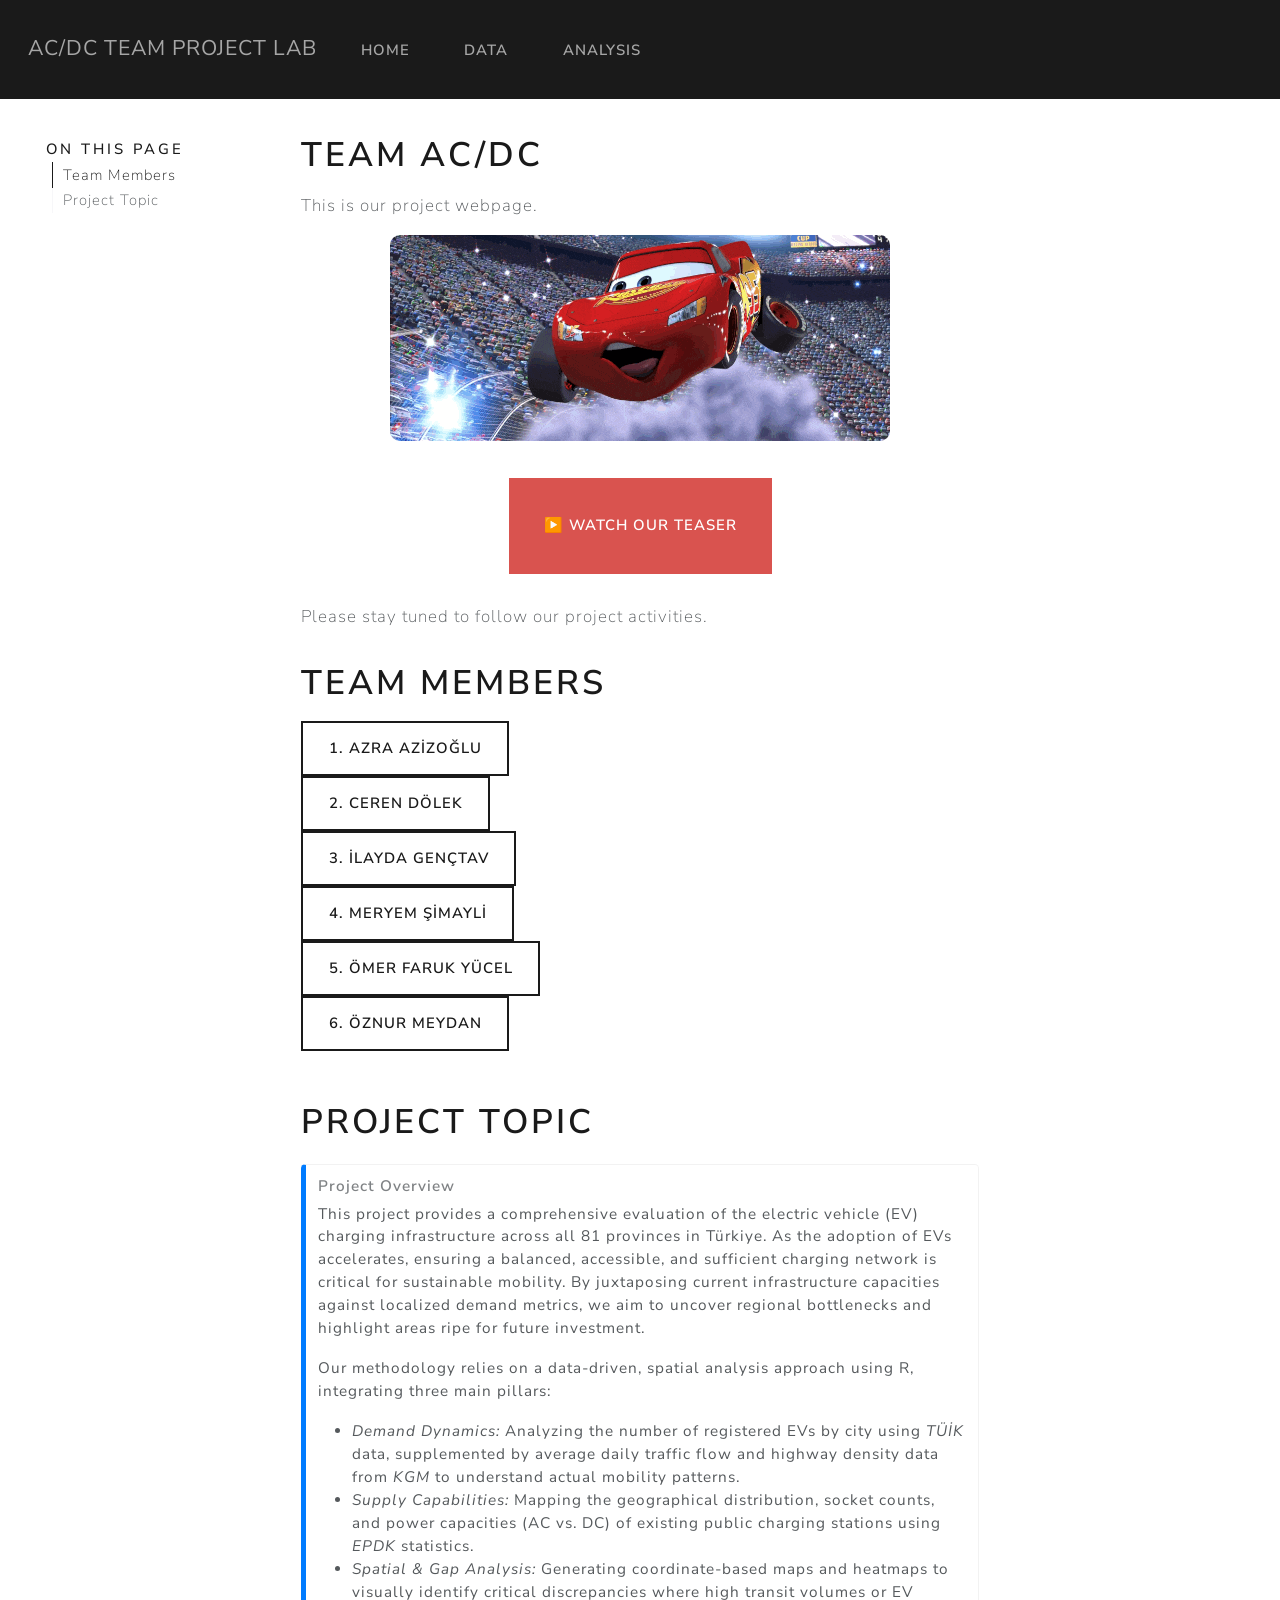
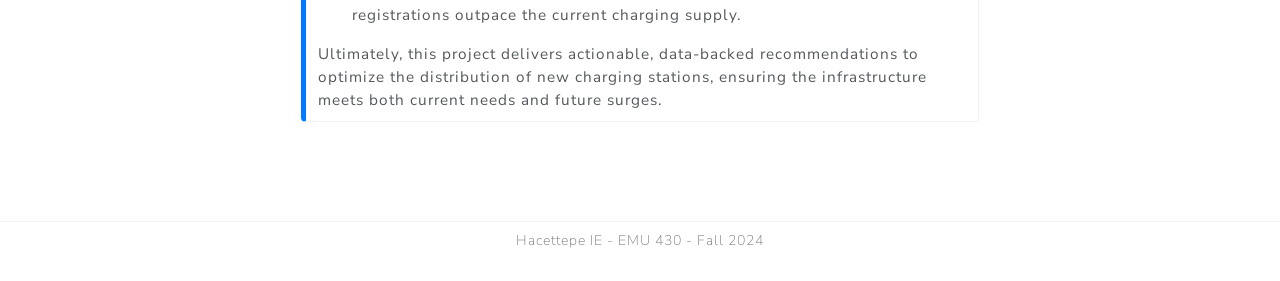
==== commit 2d3ea615: "home" ====
--- a/docs/index.html
+++ b/docs/index.html
@@ -108,7 +108,6 @@
           </div> <!-- /navcollapse -->
             <div class="quarto-navbar-tools">
     <a href="https://github.com/emu-hacettepe-analytics/emu430-spring2026-cerendolek" title="" class="quarto-navigation-tool px-1" aria-label=""><i class="bi bi-github"></i></a>
-  <a href="" class="quarto-color-scheme-toggle quarto-navigation-tool  px-1" onclick="window.quartoToggleColorScheme(); return false;" title="Toggle dark mode"><i class="bi"></i></a>
 </div>
       </div> <!-- /container-fluid -->
     </nav>
@@ -155,35 +154,39 @@
 <p>This is our project webpage.</p>
 <div class="quarto-figure quarto-figure-center">
 <figure class="figure">
-<p><img src="simsek-mcqueen.gif" class="img-fluid quarto-figure quarto-figure-center figure-img" style="border-radius: 10px;;border-radius: 10px;"></p>
+<p><img src="simsek-mcqueen.gif" class="img-fluid quarto-figure quarto-figure-center figure-img" style="border-radius: 10px; max-width: 100%;"></p>
 </figure>
+</div>
+<div style="text-align: center; margin-top: 20px; margin-bottom: 30px;">
+<p><a href="https://drive.google.com/file/d/1LW72P-hOUSXSLYMuKmWCd8aAeqzb7u7W/view?usp=sharing" target="_blank" class="btn btn-danger btn-lg">▶️ Watch Our Teaser</a></p>
 </div>
 <p>Please stay tuned to follow our project activities.</p>
 <section id="team-members" class="level1">
 <h1>Team Members</h1>
-<ol type="1">
-<li><p>Azra AZİZOĞLU</p></li>
-<li><p>Ceren DÖLEK</p></li>
-<li><p>İlayda GENÇTAV</p></li>
-<li><p>Meryem ŞİMAYLİ</p></li>
-<li><p>Ömer Faruk YÜCEL</p></li>
-<li><p>Öznur MEYDAN</p></li>
-</ol>
+<div class="d-flex flex-column gap-2" style="margin-bottom: 30px; max-width: 350px;">
+<p><span class="btn btn-outline-primary text-start">1. Azra AZİZOĞLU</span> <span class="btn btn-outline-primary text-start">2. Ceren DÖLEK</span> <span class="btn btn-outline-primary text-start">3. İlayda GENÇTAV</span> <span class="btn btn-outline-primary text-start">4. Meryem ŞİMAYLİ</span> <span class="btn btn-outline-primary text-start">5. Ömer Faruk YÜCEL</span> <span class="btn btn-outline-primary text-start">6. Öznur MEYDAN</span></p>
+</div>
 </section>
 <section id="project-topic" class="level1">
 <h1>Project Topic</h1>
-<div class="callout callout-style-default callout-tip callout-titled" title="Our Goal">
+<div class="callout callout-style-simple callout-note no-icon callout-titled" title="Project Overview">
 <div class="callout-header d-flex align-content-center">
 <div class="callout-icon-container">
-<i class="callout-icon"></i>
+<i class="callout-icon no-icon"></i>
 </div>
 <div class="callout-title-container flex-fill">
-<span class="screen-reader-only">Tip</span>Our Goal
+<span class="screen-reader-only">Note</span>Project Overview
 </div>
 </div>
 <div class="callout-body-container callout-body">
-<p>This project evaluates the sufficiency of electric vehicle (EV) charging infrastructure across cities in Türkiye. By analyzing both supply and demand, we aim to identify regions where charging demand exceeds available capacity and provide data-driven investment recommendations for new stations.</p>
-<p><strong>Key Data Components:</strong> * <strong>Demand:</strong> Number of registered EVs by city (TÜİK) and average energy consumption per session. * <strong>Supply:</strong> Charging station locations, socket counts, and power capacities (EPDK).</p>
+<p>This project provides a comprehensive evaluation of the electric vehicle (EV) charging infrastructure across all 81 provinces in Türkiye. As the adoption of EVs accelerates, ensuring a balanced, accessible, and sufficient charging network is critical for sustainable mobility. By juxtaposing current infrastructure capacities against localized demand metrics, we aim to uncover regional bottlenecks and highlight areas ripe for future investment.</p>
+<p>Our methodology relies on a data-driven, spatial analysis approach using R, integrating three main pillars:</p>
+<ul>
+<li><em>Demand Dynamics:</em> Analyzing the number of registered EVs by city using <em>TÜİK</em> data, supplemented by average daily traffic flow and highway density data from <em>KGM</em> to understand actual mobility patterns.</li>
+<li><em>Supply Capabilities:</em> Mapping the geographical distribution, socket counts, and power capacities (AC vs.&nbsp;DC) of existing public charging stations using <em>EPDK</em> statistics.</li>
+<li><em>Spatial &amp; Gap Analysis:</em> Generating coordinate-based maps and heatmaps to visually identify critical discrepancies where high transit volumes or EV registrations outpace the current charging supply.</li>
+</ul>
+<p>Ultimately, this project delivers actionable, data-backed recommendations to optimize the distribution of new charging stations, ensuring the infrastructure meets both current needs and future surges.</p>
 </div>
 </div>
 
--- a/docs/site_libs/quarto-html/quarto-syntax-highlighting-b6a8276bf55561bdbc268162d41bd1f7.css
+++ b/docs/site_libs/quarto-html/quarto-syntax-highlighting-b6a8276bf55561bdbc268162d41bd1f7.css
@@ -0,0 +1,236 @@
+/* quarto syntax highlight colors */
+:root {
+  --quarto-hl-ot-color: #003B4F;
+  --quarto-hl-at-color: #657422;
+  --quarto-hl-ss-color: #20794D;
+  --quarto-hl-an-color: #5E5E5E;
+  --quarto-hl-fu-color: #4758AB;
+  --quarto-hl-st-color: #20794D;
+  --quarto-hl-cf-color: #003B4F;
+  --quarto-hl-op-color: #5E5E5E;
+  --quarto-hl-er-color: #AD0000;
+  --quarto-hl-bn-color: #AD0000;
+  --quarto-hl-al-color: #AD0000;
+  --quarto-hl-va-color: #111111;
+  --quarto-hl-bu-color: inherit;
+  --quarto-hl-ex-color: inherit;
+  --quarto-hl-pp-color: #AD0000;
+  --quarto-hl-in-color: #5E5E5E;
+  --quarto-hl-vs-color: #20794D;
+  --quarto-hl-wa-color: #5E5E5E;
+  --quarto-hl-do-color: #5E5E5E;
+  --quarto-hl-im-color: #00769E;
+  --quarto-hl-ch-color: #20794D;
+  --quarto-hl-dt-color: #AD0000;
+  --quarto-hl-fl-color: #AD0000;
+  --quarto-hl-co-color: #5E5E5E;
+  --quarto-hl-cv-color: #5E5E5E;
+  --quarto-hl-cn-color: #8f5902;
+  --quarto-hl-sc-color: #5E5E5E;
+  --quarto-hl-dv-color: #AD0000;
+  --quarto-hl-kw-color: #003B4F;
+}
+
+/* other quarto variables */
+:root {
+  --quarto-font-monospace: SFMono-Regular, Menlo, Monaco, Consolas, "Liberation Mono", "Courier New", monospace;
+}
+
+/* syntax highlight based on Pandoc's rules */
+pre > code.sourceCode > span {
+  color: #003B4F;
+}
+
+code.sourceCode > span {
+  color: #003B4F;
+}
+
+div.sourceCode,
+div.sourceCode pre.sourceCode {
+  color: #003B4F;
+}
+
+/* Normal */
+code span {
+  color: #003B4F;
+}
+
+/* Alert */
+code span.al {
+  color: #AD0000;
+  font-style: inherit;
+}
+
+/* Annotation */
+code span.an {
+  color: #5E5E5E;
+  font-style: inherit;
+}
+
+/* Attribute */
+code span.at {
+  color: #657422;
+  font-style: inherit;
+}
+
+/* BaseN */
+code span.bn {
+  color: #AD0000;
+  font-style: inherit;
+}
+
+/* BuiltIn */
+code span.bu {
+  font-style: inherit;
+}
+
+/* ControlFlow */
+code span.cf {
+  color: #003B4F;
+  font-weight: bold;
+  font-style: inherit;
+}
+
+/* Char */
+code span.ch {
+  color: #20794D;
+  font-style: inherit;
+}
+
+/* Constant */
+code span.cn {
+  color: #8f5902;
+  font-style: inherit;
+}
+
+/* Comment */
+code span.co {
+  color: #5E5E5E;
+  font-style: inherit;
+}
+
+/* CommentVar */
+code span.cv {
+  color: #5E5E5E;
+  font-style: italic;
+}
+
+/* Documentation */
+code span.do {
+  color: #5E5E5E;
+  font-style: italic;
+}
+
+/* DataType */
+code span.dt {
+  color: #AD0000;
+  font-style: inherit;
+}
+
+/* DecVal */
+code span.dv {
+  color: #AD0000;
+  font-style: inherit;
+}
+
+/* Error */
+code span.er {
+  color: #AD0000;
+  font-style: inherit;
+}
+
+/* Extension */
+code span.ex {
+  font-style: inherit;
+}
+
+/* Float */
+code span.fl {
+  color: #AD0000;
+  font-style: inherit;
+}
+
+/* Function */
+code span.fu {
+  color: #4758AB;
+  font-style: inherit;
+}
+
+/* Import */
+code span.im {
+  color: #00769E;
+  font-style: inherit;
+}
+
+/* Information */
+code span.in {
+  color: #5E5E5E;
+  font-style: inherit;
+}
+
+/* Keyword */
+code span.kw {
+  color: #003B4F;
+  font-weight: bold;
+  font-style: inherit;
+}
+
+/* Operator */
+code span.op {
+  color: #5E5E5E;
+  font-style: inherit;
+}
+
+/* Other */
+code span.ot {
+  color: #003B4F;
+  font-style: inherit;
+}
+
+/* Preprocessor */
+code span.pp {
+  color: #AD0000;
+  font-style: inherit;
+}
+
+/* SpecialChar */
+code span.sc {
+  color: #5E5E5E;
+  font-style: inherit;
+}
+
+/* SpecialString */
+code span.ss {
+  color: #20794D;
+  font-style: inherit;
+}
+
+/* String */
+code span.st {
+  color: #20794D;
+  font-style: inherit;
+}
+
+/* Variable */
+code span.va {
+  color: #111111;
+  font-style: inherit;
+}
+
+/* VerbatimString */
+code span.vs {
+  color: #20794D;
+  font-style: inherit;
+}
+
+/* Warning */
+code span.wa {
+  color: #5E5E5E;
+  font-style: italic;
+}
+
+.prevent-inlining {
+  content: "</";
+}
+
+/*# sourceMappingURL=5eae6a9ed249137e627790aed33a8396.css.map */
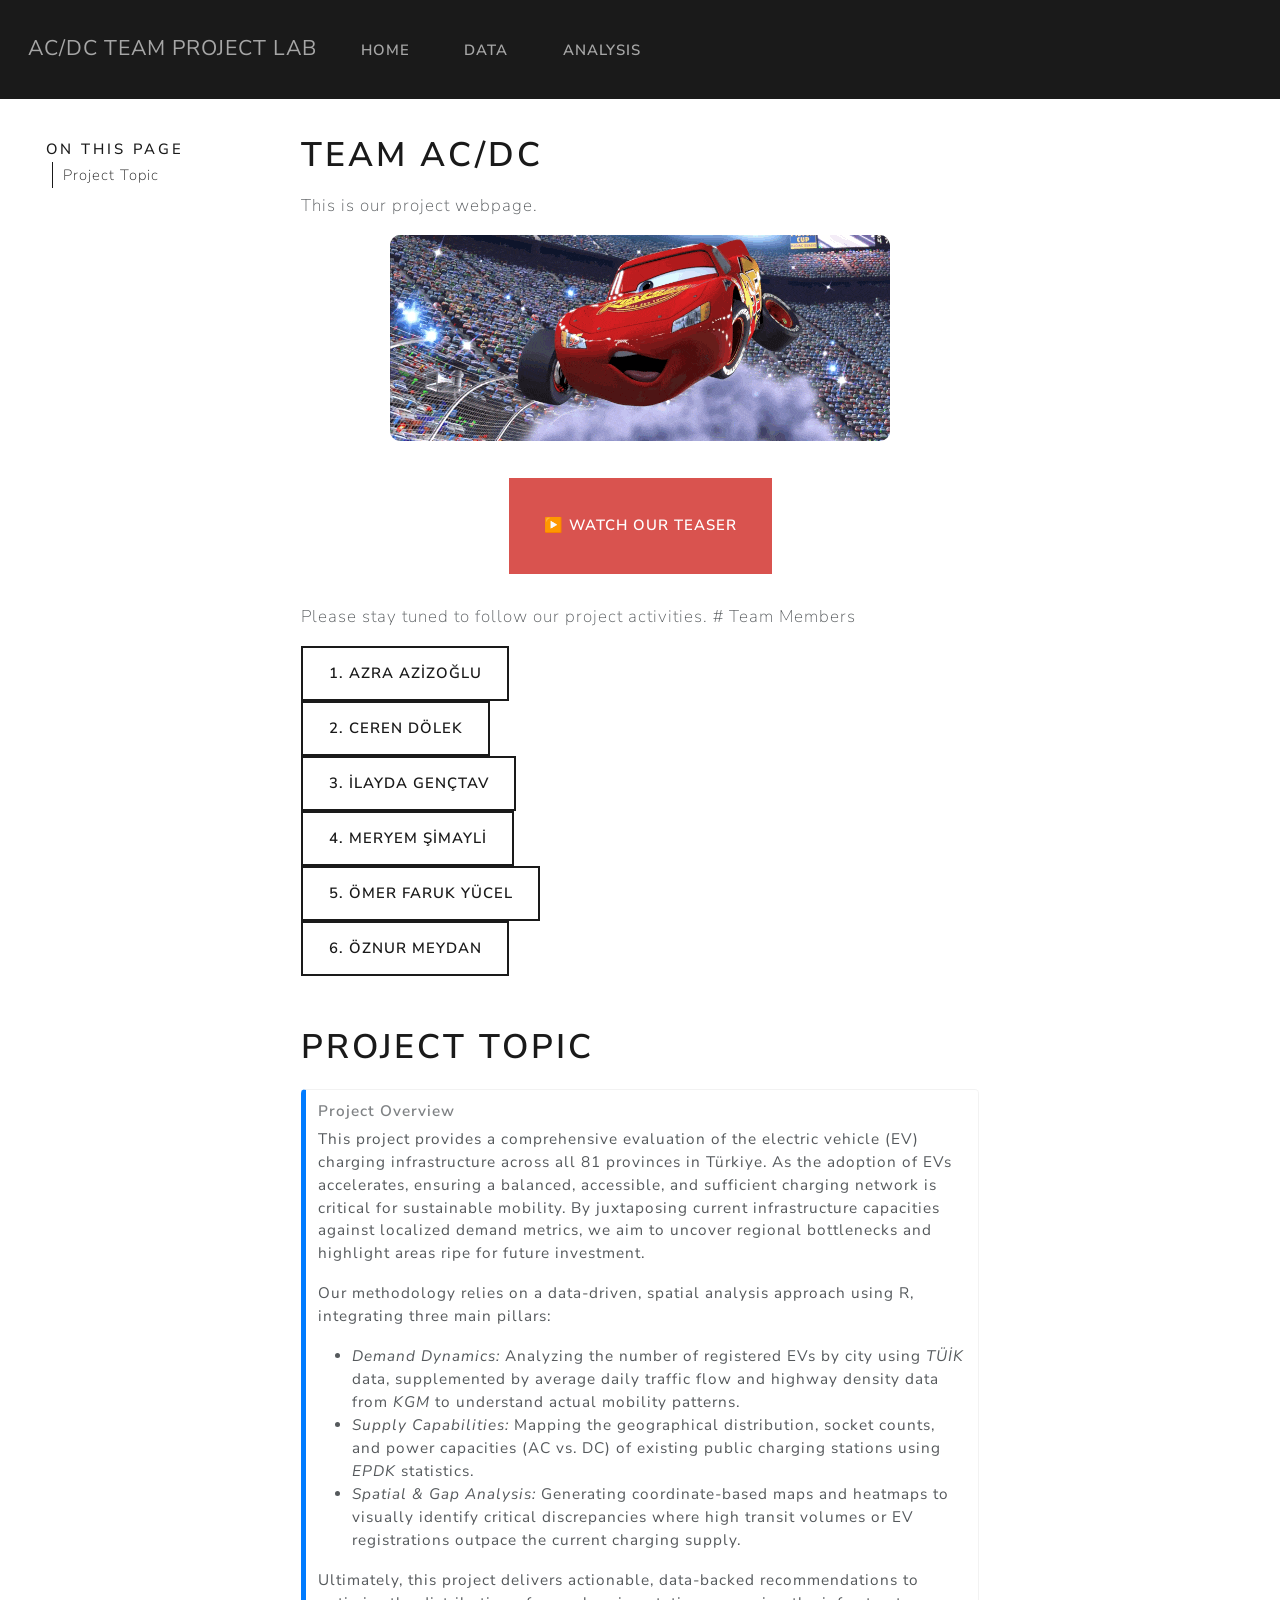
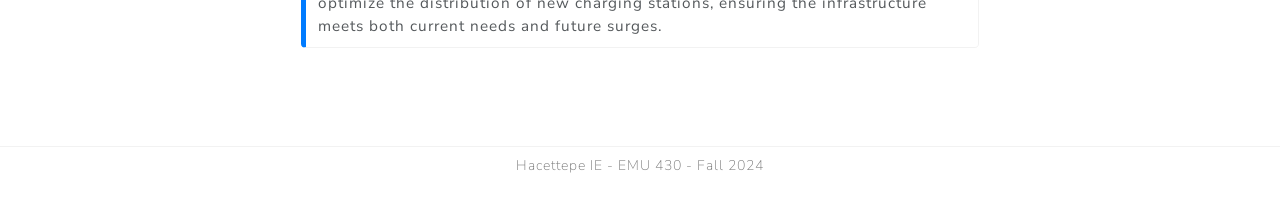
==== commit 37b2c621: "commit" ====
--- a/docs/index.html
+++ b/docs/index.html
@@ -120,8 +120,7 @@
     <h2 id="toc-title">On this page</h2>
    
   <ul>
-  <li><a href="#team-members" id="toc-team-members" class="nav-link active" data-scroll-target="#team-members">Team Members</a></li>
-  <li><a href="#project-topic" id="toc-project-topic" class="nav-link" data-scroll-target="#project-topic">Project Topic</a></li>
+  <li><a href="#project-topic" id="toc-project-topic" class="nav-link active" data-scroll-target="#project-topic">Project Topic</a></li>
   </ul>
 </nav>
 </nav>
@@ -160,13 +159,10 @@
 <div style="text-align: center; margin-top: 20px; margin-bottom: 30px;">
 <p><a href="https://drive.google.com/file/d/1LW72P-hOUSXSLYMuKmWCd8aAeqzb7u7W/view?usp=sharing" target="_blank" class="btn btn-danger btn-lg">▶️ Watch Our Teaser</a></p>
 </div>
-<p>Please stay tuned to follow our project activities.</p>
-<section id="team-members" class="level1">
-<h1>Team Members</h1>
+<p>Please stay tuned to follow our project activities. # Team Members</p>
 <div class="d-flex flex-column gap-2" style="margin-bottom: 30px; max-width: 350px;">
-<p><span class="btn btn-outline-primary text-start">1. Azra AZİZOĞLU</span> <span class="btn btn-outline-primary text-start">2. Ceren DÖLEK</span> <span class="btn btn-outline-primary text-start">3. İlayda GENÇTAV</span> <span class="btn btn-outline-primary text-start">4. Meryem ŞİMAYLİ</span> <span class="btn btn-outline-primary text-start">5. Ömer Faruk YÜCEL</span> <span class="btn btn-outline-primary text-start">6. Öznur MEYDAN</span></p>
-</div>
-</section>
+<p><a href="https://azrazizoglu.github.io/emu430-/" class="btn btn-outline-primary text-start">1. Azra AZİZOĞLU</a> <a href="https://emu-hacettepe-analytics.github.io/emu430-spring2026-cerendolek/" class="btn btn-outline-primary text-start">2. Ceren DÖLEK</a> <a href="ilayda.html" class="btn btn-outline-primary text-start">3. İlayda GENÇTAV</a> <a href="https://emu-hacettepe-analytics.github.io/emu430-spring2026-meryemsimayli/" class="btn btn-outline-primary text-start">4. Meryem ŞİMAYLİ</a> <a href="https://emu-hacettepe-analytics.github.io/emu430-spring2026-omeryucelll/" class="btn btn-outline-primary text-start">5. Ömer Faruk YÜCEL</a> <a href="https://emu-hacettepe-analytics.github.io/emu430-spring2026-OznurMeydan/" class="btn btn-outline-primary text-start">6. Öznur MEYDAN</a></p>
+</div>
 <section id="project-topic" class="level1">
 <h1>Project Topic</h1>
 <div class="callout callout-style-simple callout-note no-icon callout-titled" title="Project Overview">
